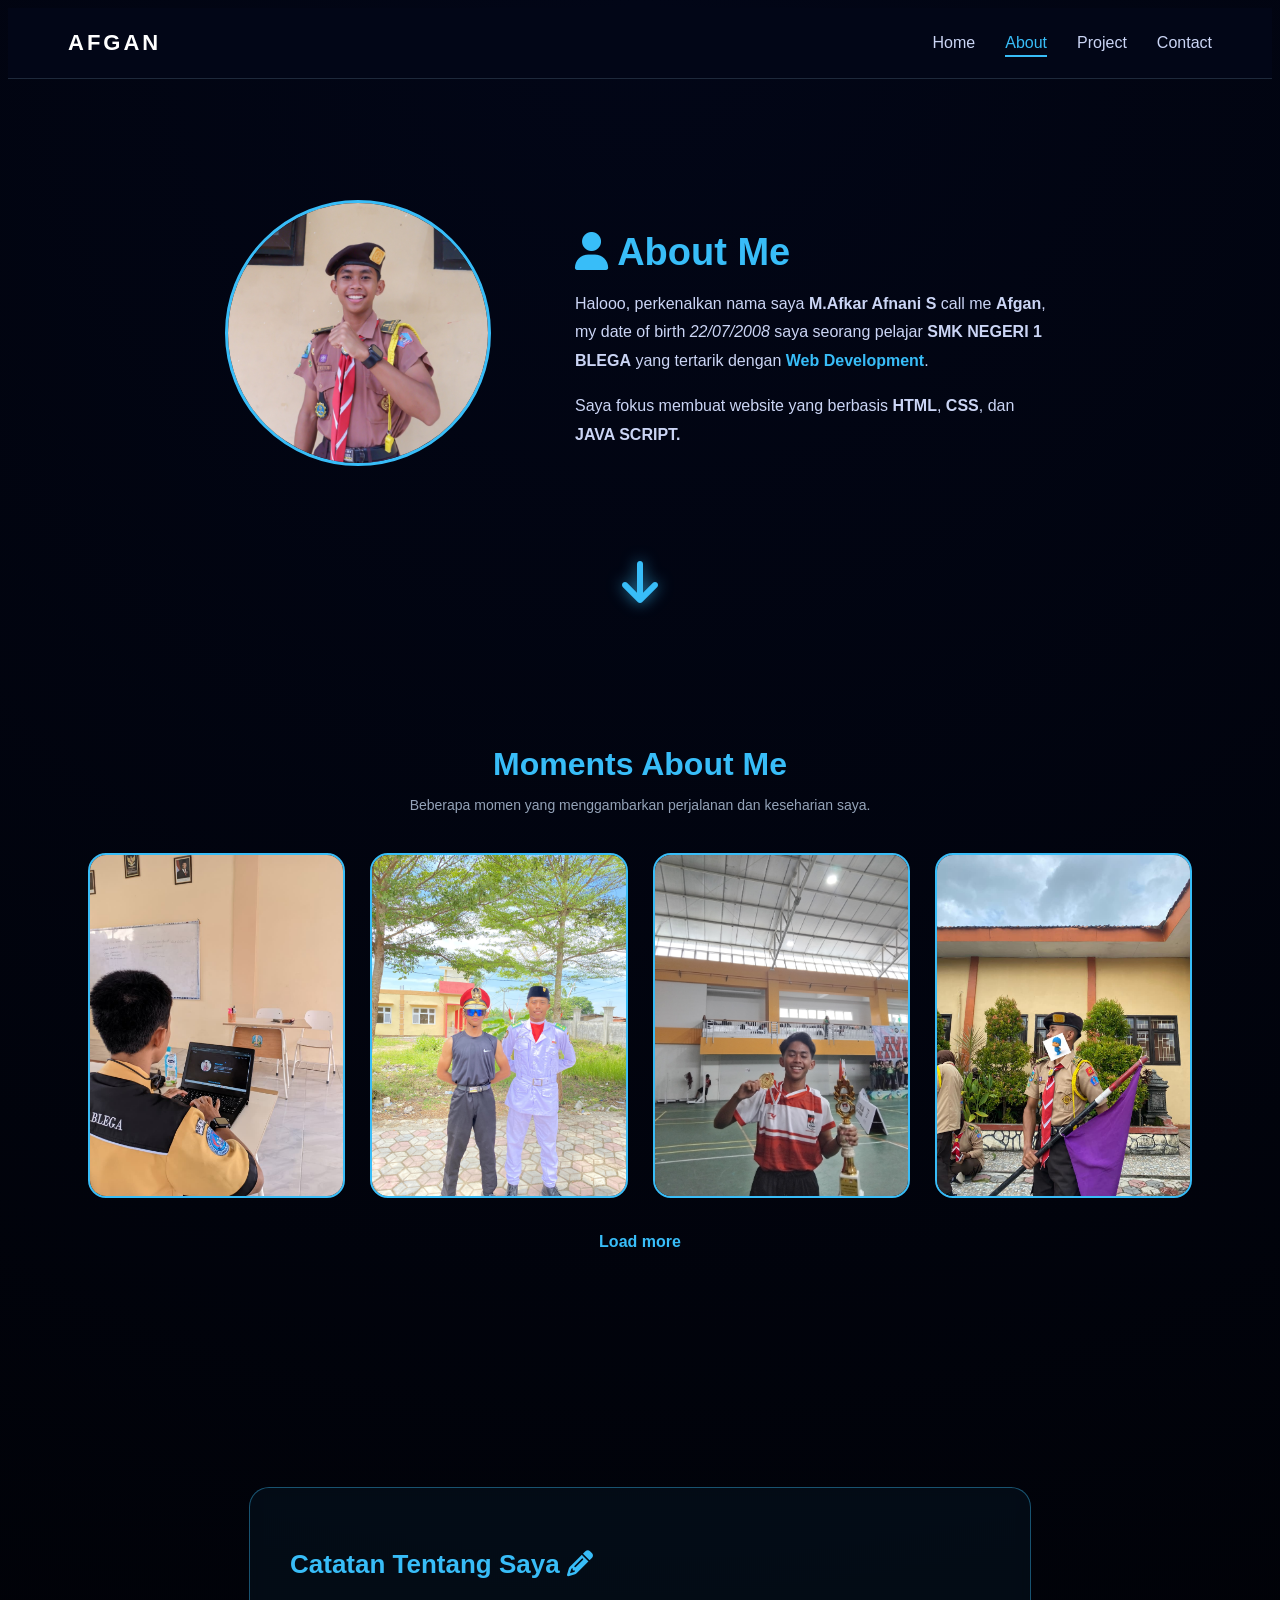
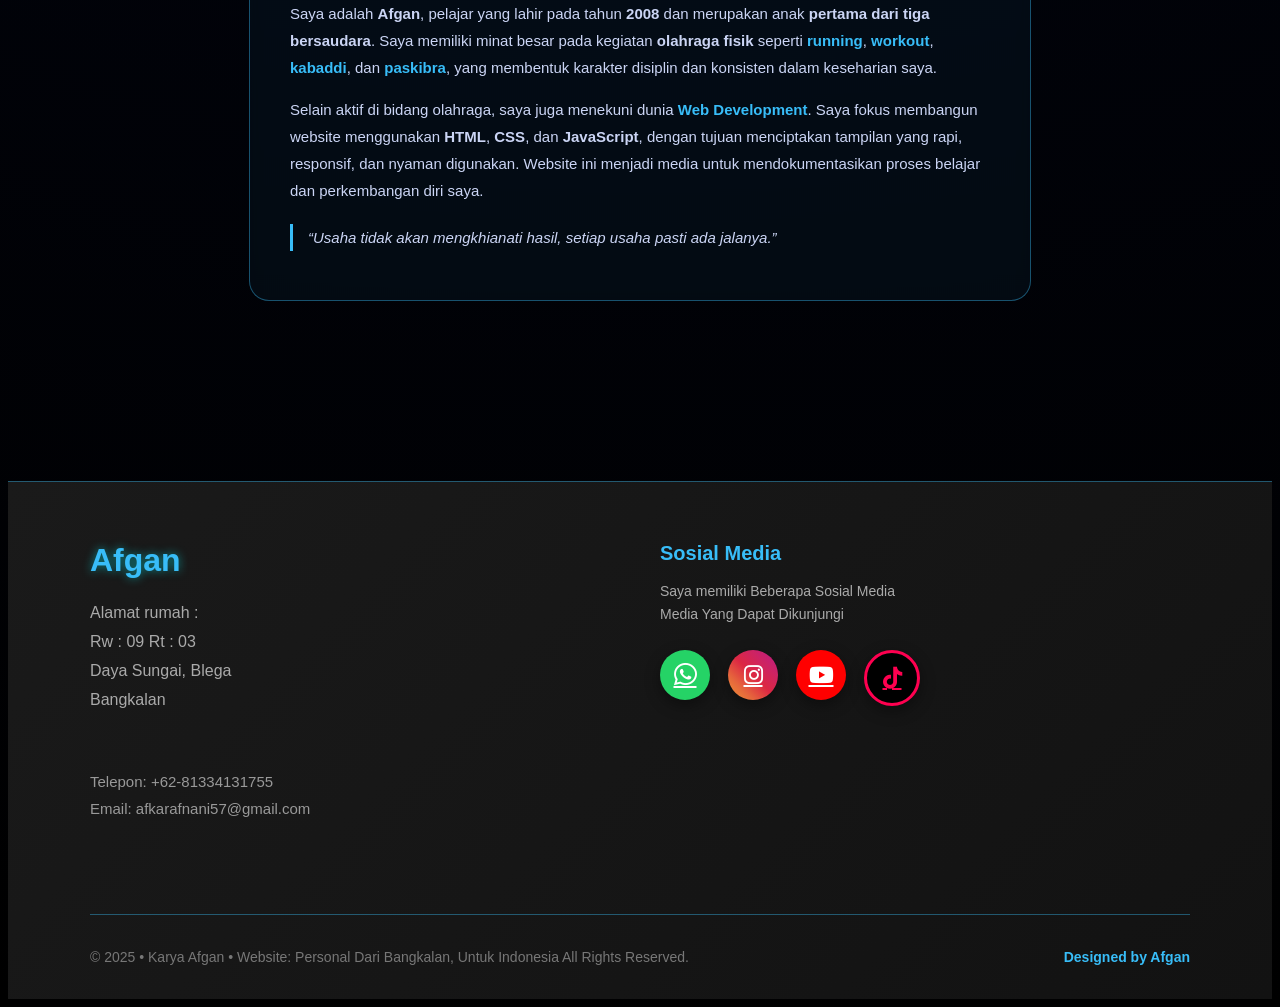
==== diri.html @ 6e1d30eb "first commit" ====
<!DOCTYPE html>
<html lang="id">

<head>
    <meta charset="UTF-8">
    <title>About | Afgan</title>
    <link rel="stylesheet" href="diri.css">
    <link rel="stylesheet" href="https://cdnjs.cloudflare.com/ajax/libs/font-awesome/6.5.1/css/all.min.css">
    <link rel='website icon' type='png' href='logo.png'>

</head>

<!-- ID ini penting untuk SCOPING -->

<body id="about-page">

    <!-- ================= NAVBAR ================= -->
    <nav class="navbar">
        <div class="logo">AFGAN</div>
        <ul class="nav-links">
            <li><a href="index.html">Home</a></li>
            <li><a href="diri.html" class="active">About</a></li>
            <li><a href="projek.html">Project</a></li>
            <li><a href="kontak.html">Contact</a></li>
        </ul>
    </nav>
    <!-- ========================================== -->


    <!-- ================= ABOUT SECTION ================= -->
    <section class="about">

        <!-- CONTAINER FOTO -->
        <div class="photo-wave">

            <!-- RING GELOMBANG -->
            <span class="wave"></span>
            <span class="wave"></span>
            <span class="wave"></span>

            <!-- FOTO PROFIL (TETAP DIAM) -->
            <img src="img/gan2.jpeg" alt="Foto Afgan">

        </div>

        <!-- TEKS DESKRIPSI -->
        <div class="about-text">
            <h2> <i class="fa-solid fa-user"></i> About Me</h2>
            <p>
                Halooo, perkenalkan nama saya <b>M.Afkar Afnani S</b> call me <b>Afgan</b>, my date of birth
                <i>22/07/2008</i> saya seorang pelajar <b>SMK NEGERI 1 BLEGA</b> yang
                tertarik dengan <span>Web Development</span>.
            </p>
            <p>
                Saya fokus membuat website yang berbasis
                <b>HTML</b>, <b>CSS</b>, dan <b>JAVA SCRIPT.</b>
            </p>
        </div>

    </section>
    <!-- ==================== PANAH ============================ -->
    <section class="arrow-section">
        <i class="fa-solid fa-arrow-down arrow-icon"></i>
    </section>


    <!-- ================= PHOTO GALLERY ================= -->
    <section class="about-gallery">

        <h3>Moments About Me</h3>
        <p class="gallery-desc">
            Beberapa momen yang menggambarkan perjalanan dan keseharian saya.
        </p>

        <div class="gallery-grid">

            <!-- FOTO 1 -->
            <div class="gallery-item">
                <img src="img/g.jpeg" alt="Afgan coding">
                <div class="gallery-caption">
                    <h4>Web Development</h4>
                    <span>20 January 2026</span>
                </div>
            </div>

            <!-- FOTO 2 -->
            <div class="gallery-item">
                <img src="img/2.jpg" alt="Afgan belajar">
                <div class="gallery-caption">
                    <h4>Gerjal Se-Bangkalan 2025</h4>
                    <span>25 Maret 2024</span>
                </div>
            </div>

            <!-- FOTO 3 -->
            <div class="gallery-item">
                <img src="img/juara1.jpeg" alt="Afgan santai">
                <div class="gallery-caption">
                    <h4>Atlet Cabor Kabaddi Juara 1 Se-jatim</h4>
                    <span>22 Desember 2024</span>
                </div>
            </div>

            <!-- FOTO 4 -->
            <div class="gallery-item">
                <img src="img/31.jpeg" alt="Afgan sekolah">
                <div class="gallery-caption">
                    <h4>Dewan Ambalan praskasaga.</h4>
                    <span>10 juli 2024</span>
                </div>
            </div>

        </div>
        <p class="load-more" onclick="toggleGallery()">
            Load more
        </p>
        <!-- GAMBAR TAMBAHAN (AWALNYA DISIMPAN) -->
        <div class="gallery-grid hidden" id="moreGallery">

            <div class="gallery-item">
                <img src="img/22.jpeg" alt="Foto 5">
                <div class="gallery-caption">
                    <h4>Mountain Mt.Lorokan</h4>
                    <span>22 Desember 2025</span>
                </div>
            </div>

            <div class="gallery-item">
                <img src="img/4.jpeg" alt="Foto 6">
                <div class="gallery-caption">
                    <h4>Atlet Cabor Kabaddi championship 3 Piala bupati Mojokerto</h4>
                    <span>17 January 2025</span>
                </div>
            </div>

            <div class="gallery-item">
                <img src="img/5.jpeg" alt="Foto 7">
                <div class="gallery-caption">
                    <h4>Solo Running</h4>
                    <span>14 July 2025</span>
                </div>
            </div>

            <div class="gallery-item">
                <img src="img/3.jpeg" alt="Foto 8">
                <div class="gallery-caption">
                    <h4>Mountain Mt.Pundhak</h4>
                    <span>22 Desember 2025</span>
                </div>
            </div>

        </div>
    </section>

    <!-- ================= PERSONAL NOTE ================= -->
    <section class="personal-note">
        <div class="note-card">
            <h3>Catatan Tentang Saya <i class="fa-solid fa-pencil"></i></h3>
            <p>
                Saya adalah <b>Afgan</b>, pelajar yang lahir pada tahun <b>2008</b>
                dan merupakan anak <b>pertama dari tiga bersaudara</b>.
                Saya memiliki minat besar pada kegiatan <b>olahraga fisik</b>
                seperti <span>running</span>, <span>workout</span>,
                <span>kabaddi</span>, dan <span>paskibra</span>,
                yang membentuk karakter disiplin dan konsisten dalam keseharian saya.
            </p>

            <p>
                Selain aktif di bidang olahraga, saya juga menekuni dunia
                <span>Web Development</span>.
                Saya fokus membangun website menggunakan
                <b>HTML</b>, <b>CSS</b>, dan <b>JavaScript</b>,
                dengan tujuan menciptakan tampilan yang rapi,
                responsif, dan nyaman digunakan.
                Website ini menjadi media untuk mendokumentasikan
                proses belajar dan perkembangan diri saya.
            </p>

            <p class="note-quote">
                “Usaha tidak akan mengkhianati hasil, setiap usaha pasti ada jalanya.”
            </p>

        </div>
    </section>


    <script>
        function toggleGallery() {
            const moreGallery = document.getElementById("moreGallery");
            const text = document.querySelector(".load-more");

            if (moreGallery.style.display === "grid") {
                moreGallery.style.display = "none";
                text.innerHTML = "Load More";
            } else {
                moreGallery.style.display = "grid";
                text.innerHTML = "Hide";
            }
        }
    </script>


    <!-- ================================================ -->
    <!-- ======================= FOOTER ======================= -->
    <footer class="footer">
        <div class="footer-container">
            <!-- Kolom Kiri - Nama Sekolah & Kontak -->
            <div class="footer-left">
                <h2 class="footer-logo">Afgan</h2>
                <p class="school-name">
                    Alamat rumah :<br>
                    Rw : 09 Rt : 03<br>
                    Daya Sungai, Blega<br>
                    Bangkalan
                </p><br>
                <p class="contact-info">
                    Telepon: +62-81334131755<br>
                    Email: afkarafnani57@gmail.com<br>
                    <br>
                </p>
            </div>

            <!-- Kolom Kanan - Sosial Media -->
            <div class="footer-right">
                <h3 class="sosmed-title">Sosial Media</h3>
                <p class="sosmed-desc">
                    Saya memiliki Beberapa Sosial Media<br>
                    Media Yang Dapat Dikunjungi<br>
                </p>
                <div class="social-icons">
                    <a href="https://wa.me/6281334131755" class="social-icon whatsapp" target="_blank"
                        aria-label="WhatsApp">
                        <i class="fab fa-whatsapp"></i>
                    </a>
                    <a href="https://www.instagram.com/rxl.gnn?igsh=MTBxb3RsdG9saGd6dQ==" class="social-icon instagram"
                        aria-label="Instagram">
                        <i class="fab fa-instagram"></i>
                    </a>
                    <a href="https://youtube.com/@afkarafnani2069?si=Upj0US6ZXBzy0d7Q" class="social-icon youtube"
                        aria-label="YouTube">
                        <i class="fab fa-youtube"></i>
                    </a>
                    <a href="https://www.tiktok.com/@mafkarafnanis?_r=1&_t=ZS-91ZfGafj3Bq" class="social-icon tiktok"
                        aria-label="TikTok">
                        <i class="fab fa-tiktok"></i>
                    </a>
                </div>
            </div>
        </div>

        <!-- Copyright Bar -->
        <div class="footer-bottom">
            <p>© 2025 • Karya Afgan • Website: Personal
                Dari Bangkalan, Untuk Indonesia
                All Rights Reserved.</p>
            <p>Designed by Afgan </p>
        </div>
    </footer>

    <!-- ================================================ -->

</body>

</html>
---- diri.css ----
/* ==========================================
   CSS KHUSUS ABOUT PAGE
   Semua di-scope ke #about-page
========================================== */

#about-page {
    background: radial-gradient(circle at top, #020617, #000);
    color: white;
    font-family: 'Segoe UI', sans-serif;
    min-height: 100vh;
}

/* ================= NAVBAR ================= */
#about-page .navbar {
    display: flex;
    justify-content: space-between;
    align-items: center;
    padding: 10px 60px;
    border-bottom: 1px solid #1e293b;
    position: sticky;
    top: 0;
    z-index: 1000; /* biar gak ketiban konten lain */
    background: #020617; /* wajib, biar gak transparan */
}

#about-page .logo {
    font-size: 22px;
    font-weight: bold;
    letter-spacing: 3px;
}

#about-page .nav-links {
    list-style: none;
    display: flex;
    gap: 30px;
}

#about-page .nav-links a {
    text-decoration: none;
    color: #cbd5f5;
    position: relative;
}

/* GARIS BAWAH HOVER */
#about-page .nav-links a::after {
    content: "";
    position: absolute;
    width: 0;
    height: 2px;
    background: #38bdf8;
    left: 0;
    bottom: -6px;
    transition: 0.3s;
}

#about-page .nav-links a:hover::after,
#about-page .nav-links a.active::after {
    width: 100%;
}

/* LINK AKTIF */
#about-page .nav-links a.active {
    color: #38bdf8;
}

/* ================= ABOUT SECTION ================= */
.about {
    display: flex;                 /* layout kiri-kanan */
    align-items: center;
    justify-content: center;
    gap: 90px;
    padding: 120px 80px;
}

/* CONTAINER FOTO */
.photo-wave {
    position: relative;
    width: 260px;
    height: 260px;
    border-radius: 50%;
    cursor: pointer;
}

/* FOTO PROFIL */
.photo-wave img {
    width: 100%;
    height: 100%;
    object-fit: cover;
    border-radius: 50%;
    z-index: 2;
    position: relative;
    border: 3px solid #38bdf8;
}

/* RING GELOMBANG */
.wave {
    position: absolute;
    inset: 0;
    border-radius: 50%;
    border: 5px solid rgba(56, 189, 248, 0.6);
    opacity: 0;
    transform: scale(1);
}

/* AKTIF SAAT HOVER */
.photo-wave:hover .wave {
    animation: ripple 2.5s ease-out infinite;
}

/* VARIASI WAKTU */
.photo-wave .wave:nth-child(1) {
    animation-delay: 0s;
}

.photo-wave .wave:nth-child(2) {
    animation-delay: 0.8s;
}

.photo-wave .wave:nth-child(3) {
    animation-delay: 1.6s;
}

/* TEKS */
.about-text {
    max-width: 480px;
}

.about-text h2 {
    font-size: 38px;
    color: #38bdf8;
    margin-bottom: 16px;
}

.about-text p {
    color: #cbd5f5;
    line-height: 1.8;
    margin-bottom: 12px;
}

.about-text span {
    color: #38bdf8;
    font-weight: bold;
}
/* ================================================ */


/* ================= ANIMASI ================= */
@keyframes ripple {
    0% {
        transform: scale(1);
        opacity: 0.7;
    }
    100% {
        transform: scale(1.6); /* mengembang */
        opacity: 0;
    }
}
/* ===================== PANAH ======================= */
.arrow-section {
    height: 0vh;              /* tinggi 1 layar penuh */
    display: flex;
    justify-content: center;    /* tengah horizontal */
    align-items: center;        /* tengah vertikal */
}

.arrow-icon {
    font-size: 48px;            /* ukuran icon */
    color: #38bdf8;             /* warna biru */
    animation: arrowFloat 1.6s ease-in-out infinite;
    text-shadow: 0 0 15px rgba(56,189,248,0.7);
}

/* animasi naik turun */
@keyframes arrowFloat {
    0% { transform: translateY(0); opacity: .6; }
    50% { transform: translateY(12px); opacity: 1; }
    100% { transform: translateY(0); opacity: .6; }
}

/* ================= PHOTO GALLERY ================= */
.about-gallery {
    padding: 3.5cm 80px 120px;
    text-align: center;
}

.about-gallery h3 {
    font-size: 32px;
    color: #38bdf8;
    margin-bottom: 10px;
}

.gallery-desc {
    color: #94a3b8;
    font-size: 14px;
    margin-bottom: 40px;
}

/* GRID FOTO */
.gallery-grid {
    display: grid;
    grid-template-columns: repeat(auto-fit, minmax(220px, 1fr));
    gap: 25px;
}

/* ITEM FOTO */
.gallery-item {
    position: relative;
    overflow: hidden;
    border-radius: 18px;
    cursor: pointer;
    border: 2px solid #38bdf8;
}

/* GAMBAR */
.gallery-item img {
    width: 100%;
    height: 100%;
    object-fit: cover;
    transition: transform 0.6s ease, filter 0.6s ease;
}

/* HOVER EFEK */
.gallery-item:hover img {
    transform: scale(1.12);
    filter: brightness(1.1);
}

/* CAPTION */
.gallery-caption {
    position: absolute;
    bottom: 0;
    left: 0;
    width: 100%;
    padding: 14px;

    background: linear-gradient(
        to top,
        rgba(0, 0, 0, 0.75),
        rgba(0, 0, 0, 0)
    );

    text-align: left;
    opacity: 0;
    transform: translateY(12px);
    transition: 0.4s ease;
}

.gallery-caption h4 {
    color: #ffffff;
    font-size: 14px;
    margin-bottom: 4px;
}

.gallery-caption span {
    color: #cbd5f5;
    font-size: 12px;
}

/* MUNCUL SAAT HOVER */
.gallery-item:hover .gallery-caption {
    opacity: 1;
    transform: translateY(0);
}
/* icon load more */
/* SEMBUNYIKAN GALERI TAMBAHAN */
.hidden {
    display: none;
}

/* TOMBOL LOAD MORE */
.load-more {
    margin-top: 35px;
    color: #38bdf8;
    cursor: pointer;
    font-weight: 600;
    transition: 0.3s;
}

.load-more:hover {
    color: #7dd3fc;
    text-decoration: underline;
}
/* ================= PERSONAL NOTE ================= */
.personal-note {
    padding: 100px 80px;
    display: flex;
    justify-content: center;
}

.note-card {
    max-width: 700px;
    padding: 35px 40px;
    border-radius: 20px;
    background: rgba(56, 189, 248, 0.05);
    border: 1.5px solid rgba(56, 189, 248, 0.4);
    backdrop-filter: blur(6px);
}

.note-card h3 {
    color: #38bdf8;
    font-size: 26px;
    margin-bottom: 20px;
}

.note-card p {
    color: #cbd5f5;
    font-size: 15px;
    line-height: 1.8;
    margin-bottom: 14px;
}

.note-card span {
    color: #38bdf8;
    font-weight: 600;
}

.note-quote {
    margin-top: 20px;
    font-style: italic;
    color: #94a3b8;
    border-left: 3px solid #38bdf8;
    padding-left: 15px;
}



/* ===================== KONTAK.HTML ================================= */
/* ================= KONTAK SECTION ================= */
.contact-section {
    padding: 120px 80px;
    text-align: center;
}

.contact-title {
    font-size: 36px;
    color: #38bdf8;
    margin-bottom: 12px;
}

.contact-desc {
    font-size: 15px;
    color: #94a3b8;
    max-width: 600px;
    margin: 0 auto 60px;
    line-height: 1.6;
}

/* WRAPPER */
.contact-wrapper {
    max-width: 1100px;
    margin: auto;
    display: grid;
    grid-template-columns: repeat(auto-fit, minmax(320px, 1fr));
    gap: 40px;
}

/* INFO KONTAK */
.contact-info-box {
    background: rgba(2, 6, 23, 0.8);
    border: 1px solid rgba(56, 189, 248, 0.3);
    border-radius: 18px;
    padding: 40px;
    text-align: left;
}

.contact-info-box h3 {
    color: #38bdf8;
    margin-bottom: 25px;
}

.contact-item {
    display: flex;
    align-items: center;
    gap: 14px;
    margin-bottom: 18px;
    color: #cbd5f5;
    font-size: 15px;
}

.contact-item i {
    color: #38bdf8;
    font-size: 18px;
}

.contact-note {
    margin-top: 25px;
    font-size: 14px;
    color: #94a3b8;
    line-height: 1.6;
}

/* FORM */
.contact-form {
    background: rgba(2, 6, 23, 0.8);
    border: 1px solid rgba(56, 189, 248, 0.3);
    border-radius: 18px;
    padding: 40px;
}

.contact-form h3 {
    color: #38bdf8;
    margin-bottom: 25px;
}

.contact-form input,
.contact-form textarea {
    width: 100%;
    padding: 14px 16px;
    margin-bottom: 18px;
    border-radius: 12px;
    border: 1px solid #1e293b;
    background: #020617;
    color: white;
    outline: none;
    transition: 0.3s;
}

.contact-form input:focus,
.contact-form textarea:focus {
    border-color: #38bdf8;
    box-shadow: 0 0 10px rgba(56, 189, 248, 0.4);
}

.contact-form textarea {
    resize: none;
    height: 120px;
}

.contact-form button {
    width: 100%;
    padding: 14px;
    border-radius: 14px;
    border: none;
    background: linear-gradient(135deg, #38bdf8, #0ea5e9);
    color: #020617;
    font-weight: bold;
    cursor: pointer;
    transition: 0.4s;
}

.contact-form button:hover {
    transform: translateY(-3px);
    box-shadow: 0 10px 25px rgba(56, 189, 248, 0.5);
}

/* RESPONSIF */
@media (max-width: 768px) {
    .contact-section {
        padding: 100px 30px;
    }
}
/* ============== PROJEK.HTML ==================== */
/* ================= PROJECT ================= */
.project-section {
    padding: 120px 80px;
    text-align: center;
}

.project-title {
    font-size: 36px;
    color: #38bdf8;
    margin-bottom: 12px;
}

.project-desc {
    max-width: 650px;
    margin: 0 auto 60px;
    font-size: 15px;
    color: #94a3b8;
    line-height: 1.6;
}

/* GRID */
.project-grid {
    max-width: 1100px;
    margin: auto;
    display: grid;
    grid-template-columns: repeat(auto-fit, minmax(260px, 1fr));
    gap: 30px;
}

/* CARD (SEKARANG A TAG) */
.project-card {
    background: rgba(2, 6, 23, 0.8);
    border: 1px solid rgba(56, 189, 248, 0.25);
    border-radius: 20px;
    padding: 40px 30px;
    transition: 0.4s ease;
    position: relative;
    overflow: hidden;
    text-decoration: none;
    cursor: pointer;
}

.project-card::before {
    content: "";
    position: absolute;
    inset: 0;
    background: radial-gradient(circle at top, rgba(56,189,248,0.25), transparent);
    opacity: 0;
    transition: 0.4s;
}

.project-card:hover::before {
    opacity: 1;
}

.project-card:hover {
    transform: translateY(-10px);
    box-shadow: 0 15px 30px rgba(0,0,0,0.6);
}

/* ICON */
.project-icon {
    width: 60px;
    height: 60px;
    border-radius: 50%;
    background: rgba(56, 189, 248, 0.15);
    display: flex;
    align-items: center;
    justify-content: center;
    margin: 0 auto 20px;
}

.project-icon i {
    font-size: 26px;
    color: #38bdf8;
}

/* TEXT */
.project-card h3 {
    font-size: 18px;
    margin-bottom: 12px;
    color: #e5e7eb;
}

.project-card p {
    font-size: 14px;
    color: #94a3b8;
    line-height: 1.6;
}

/* RESPONSIF */
@media (max-width: 768px) {
    .project-section {
        padding: 100px 30px;
    }
}

/* ======================= FOOTER ======================= */
.footer {
    background: linear-gradient(135deg, #1a1a1a 0%, #121212 100%);
    color: #ccc;
    padding: 60px 20px 20px;
    margin-top: 80px;
    border-top: 1px solid rgba(56, 189, 248, 0.4); /*garis atas*/
}

.footer-container {
    max-width: 1100px;
    margin: 0 auto;
    display: flex;
    flex-wrap: wrap;
    justify-content: space-between;
    gap: 40px;
}

.footer-left, .footer-right {
    flex: 1;
    min-width: 280px;
}

.footer-logo {
    font-size: 32px;
    font-weight: bold;
    color: #38bdf8;
    margin: 0 0 20px 0;
    text-shadow: 0 0 10px rgba(0, 255, 255, 0.5);
}

.school-name {
    font-size: 16px;
    line-height: 1.8;
    margin-bottom: 20px;
    color: #aaa;
}

.contact-info {
    font-size: 15px;
    line-height: 1.8;
    color: #999;
}

.sosmed-title {
    font-size: 20px;
    color: #38bdf8;
    margin: 0 0 15px 0;
    font-weight: bold;
}

.sosmed-desc {
    font-size: 14px;
    color: #aaa;
    margin-bottom: 25px;
    line-height: 1.6;
}

.social-icons {
    display: flex;
    gap: 18px;
}

.social-icon {
    width: 50px;
    height: 50px;
    border-radius: 50%;
    display: flex;
    align-items: center;
    justify-content: center;
    font-size: 22px;
    color: white;
    transition: all 0.4s ease;
    box-shadow: 0 5px 15px rgba(0,0,0,0.4);
}

.social-icon:hover {
    transform: translateY(-8px) scale(1.1);
    box-shadow: 0 15px 25px rgba(0,0,0,0.6);
}

/* WhatsApp Icon - Warna Hijau Khas */
.social-icon.whatsapp {
    background: #25D366;           /* Hijau WhatsApp resmi */
    color: white;
    font-size: 26px;               /* Sedikit lebih besar biar pas */
}

.social-icon.whatsapp:hover {
    transform: translateY(-8px) scale(1.15);
    
   background: #25D366;          /* Sedikit gelap saat hover */
}

.social-icon.facebook   { background: #1877f2; }
.social-icon.instagram  { background: linear-gradient(45deg, #f09433, #e6683c, #dc2743, #cc2366, #bc1888); }
.social-icon.youtube    { background: #ff0000; }
.social-icon.tiktok     { background: #000000; border: 3px solid #ff0050; color: #ff0050; }

/* Copyright Bar */
.footer-bottom {
    max-width: 1100px;
    margin: 50px auto 0;
    padding-top: 20px;
    border-top: 1px solid rgba(56, 189, 248, 0.4);
    display: flex;
    justify-content: space-between;
    flex-wrap: wrap;
    font-size: 14px;
    color: #777;
    gap: 15px;
}

.footer-bottom p:last-child {
    color: #38bdf8;
    font-weight: bold;
}

/* Responsif */
@media (max-width: 768px) {
    .footer-container {
        flex-direction: column;
        text-align: center;
    }
    .footer-bottom {
        flex-direction: column;
        text-align: center;
    }
    .social-icons {
        justify-content: center;
    }
}
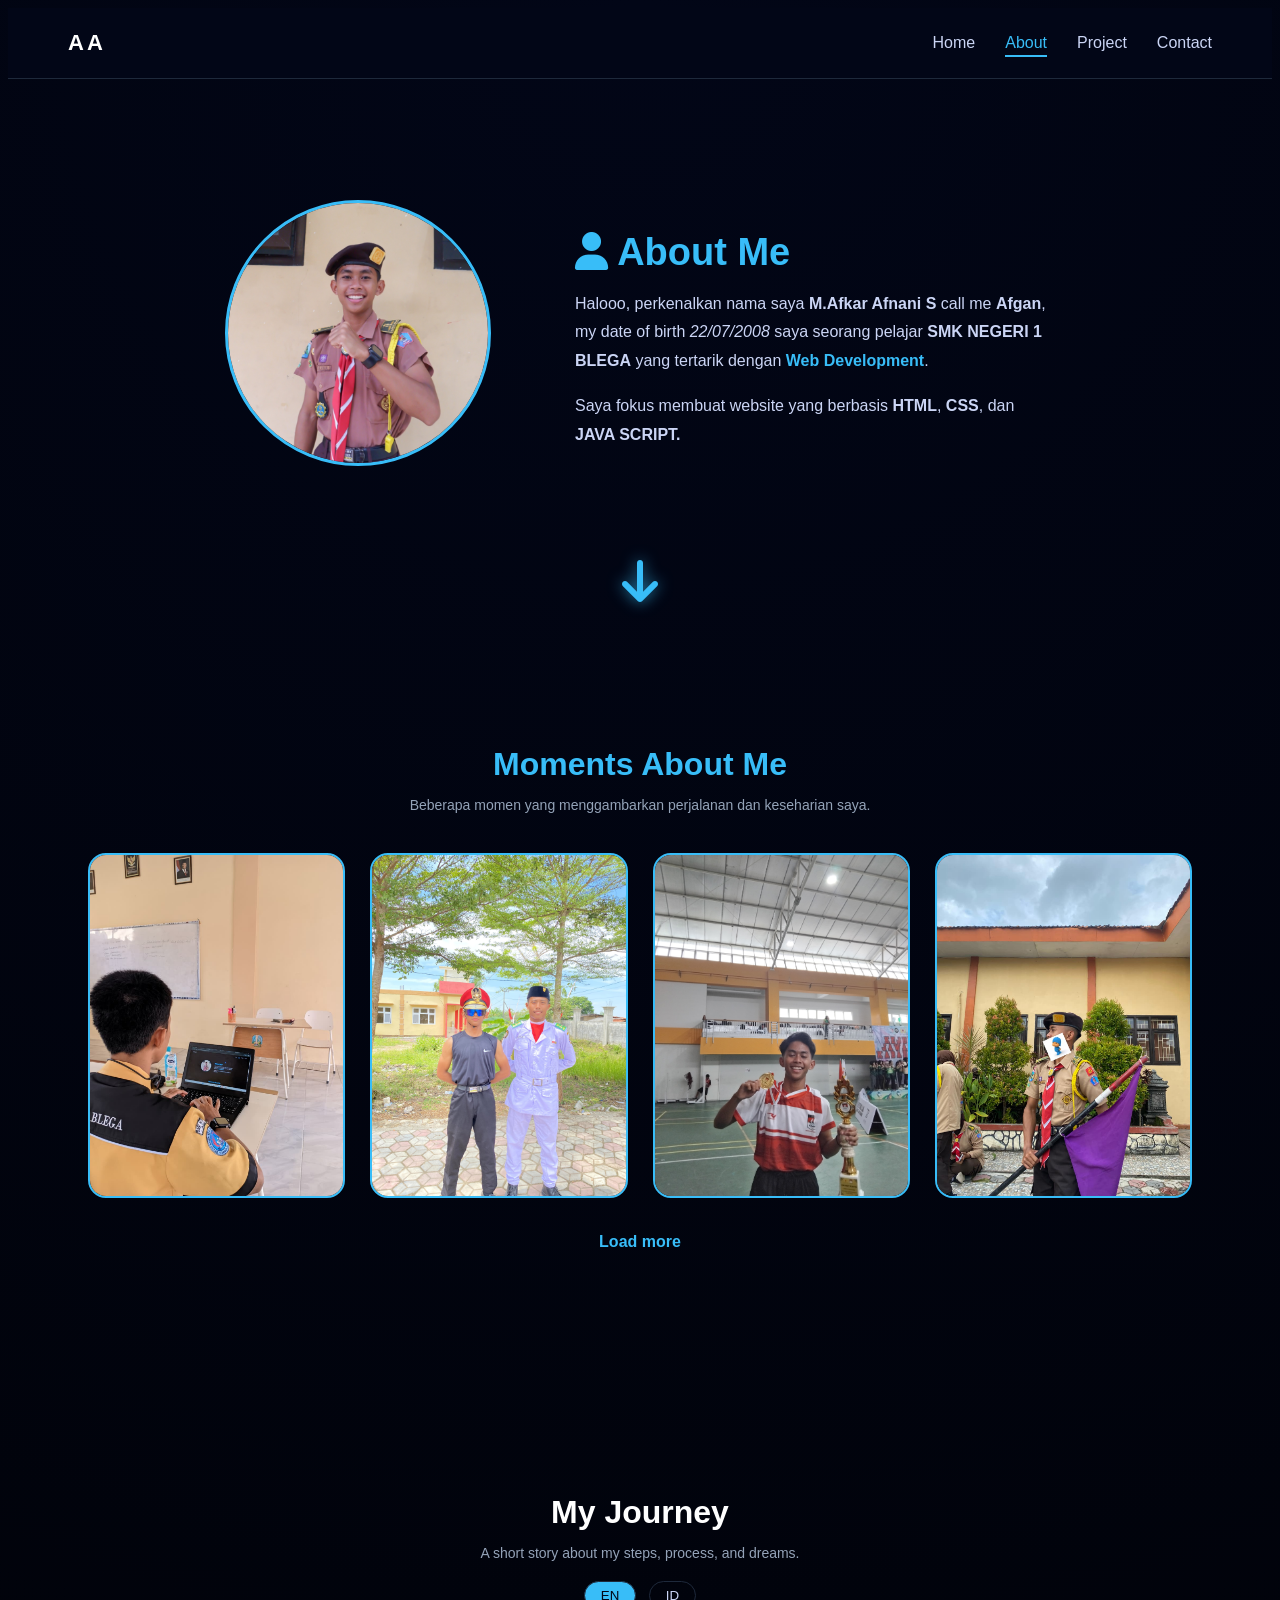
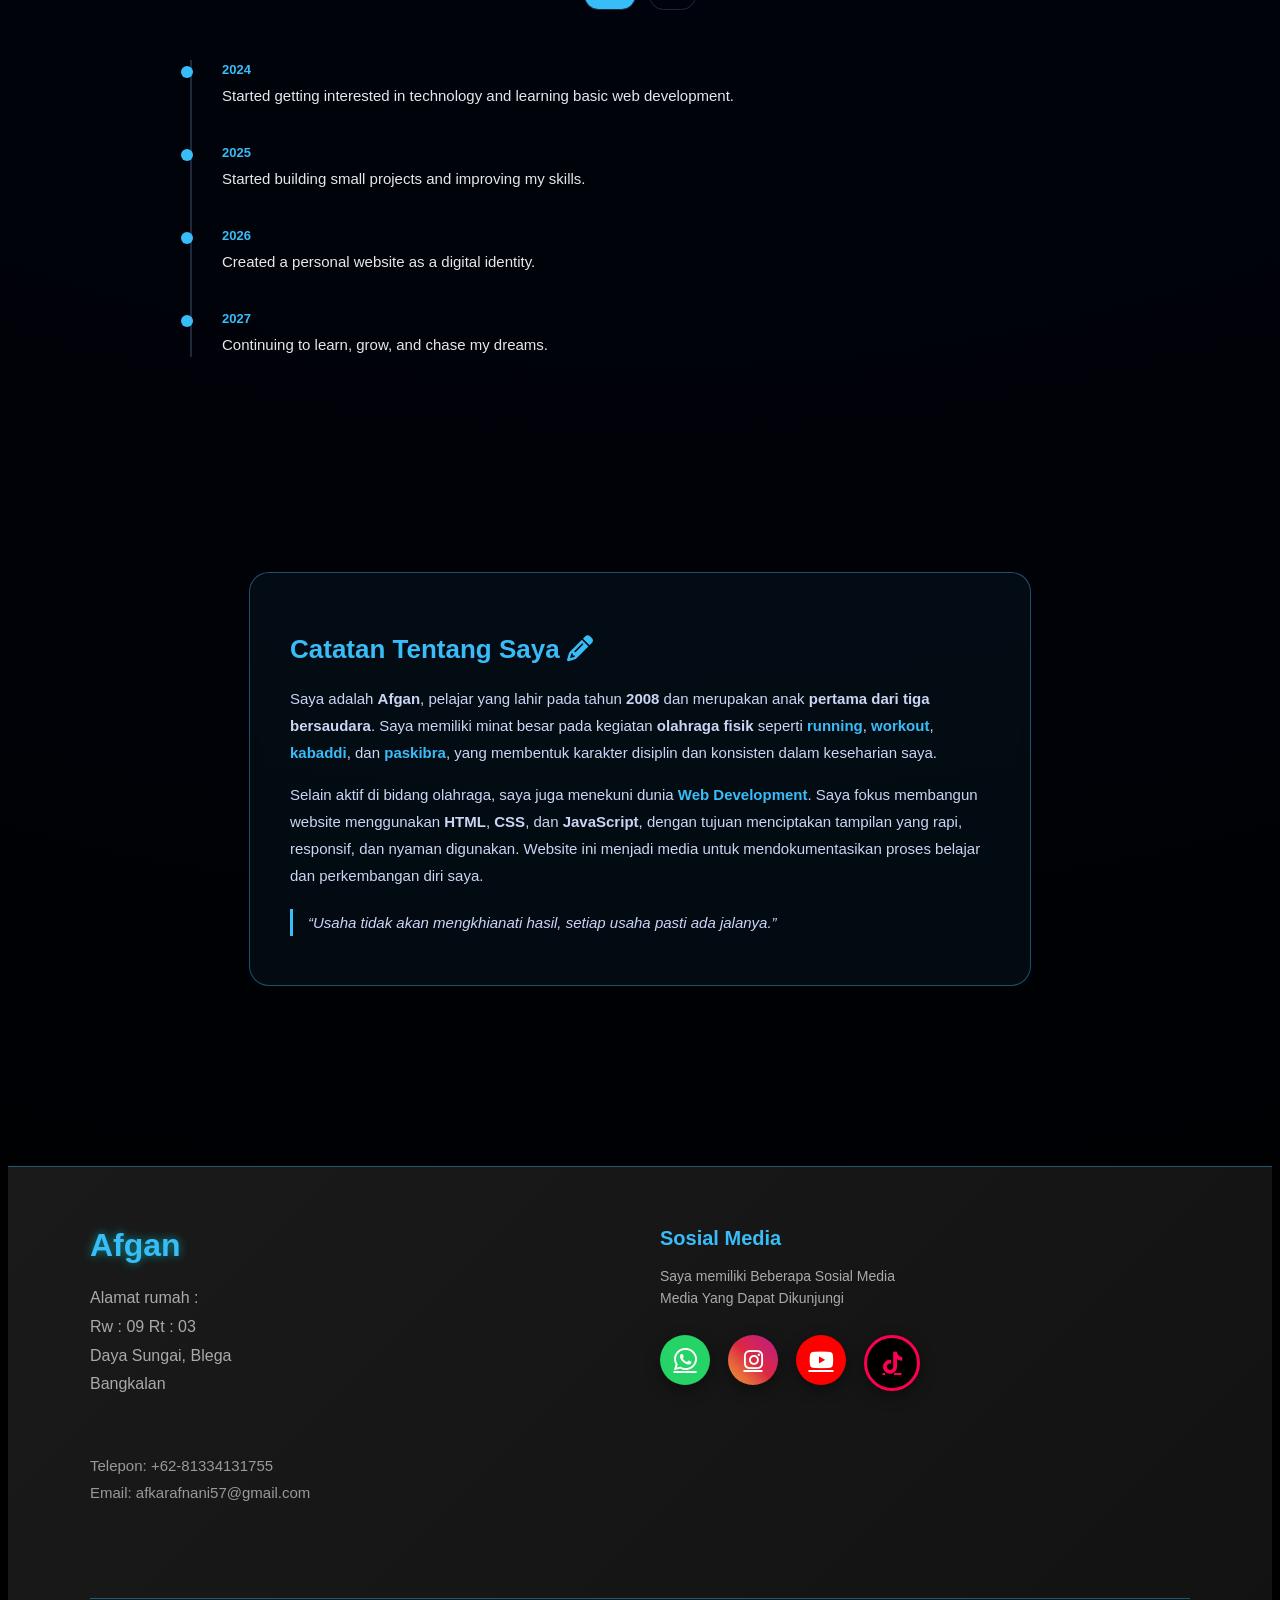
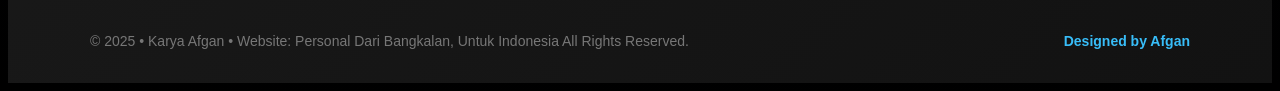
==== commit 9a5fd7a7: "baru-28" ====
--- a/diri.html
+++ b/diri.html
@@ -16,7 +16,7 @@
 
     <!-- ================= NAVBAR ================= -->
     <nav class="navbar">
-        <div class="logo">AFGAN</div>
+        <div class="logo">AA</div>
         <ul class="nav-links">
             <li><a href="index.html">Home</a></li>
             <li><a href="diri.html" class="active">About</a></li>
@@ -60,13 +60,13 @@
     </section>
     <!-- ==================== PANAH ============================ -->
     <section class="arrow-section">
-        <i class="fa-solid fa-arrow-down arrow-icon"></i>
-    </section>
-
+        <a href="#gallery" class="arrow-link">
+            <i class="fa-solid fa-arrow-down arrow-icon"></i>
+        </a>
+    </section>
 
     <!-- ================= PHOTO GALLERY ================= -->
-    <section class="about-gallery">
-
+    <section class="about-gallery" id="gallery">
         <h3>Moments About Me</h3>
         <p class="gallery-desc">
             Beberapa momen yang menggambarkan perjalanan dan keseharian saya.
@@ -116,7 +116,6 @@
         </p>
         <!-- GAMBAR TAMBAHAN (AWALNYA DISIMPAN) -->
         <div class="gallery-grid hidden" id="moreGallery">
-
             <div class="gallery-item">
                 <img src="img/22.jpeg" alt="Foto 5">
                 <div class="gallery-caption">
@@ -129,7 +128,7 @@
                 <img src="img/4.jpeg" alt="Foto 6">
                 <div class="gallery-caption">
                     <h4>Atlet Cabor Kabaddi championship 3 Piala bupati Mojokerto</h4>
-                    <span>17 January 2025</span>
+                    <span>22 Desember 2025</span>
                 </div>
             </div>
 
@@ -151,6 +150,81 @@
 
         </div>
     </section>
+
+    <section class="journey">
+        <div class="journey-header">
+            <h2 id="journey-title">Perjalanan Saya</h2>
+            <p id="journey-desc">
+                Cerita singkat tentang langkah, proses, dan mimpi yang saya jalani.
+            </p>
+
+            <div class="lang-switch">
+                <button onclick="setLang('en')" class="active" id="btn-en">EN</button>
+                <button onclick="setLang('id')" id="btn-id">ID</button>
+            </div>
+        </div>
+
+        <div class="timeline">
+            <div class="timeline-item">
+                <span class="year">2024</span>
+                <p class="text" data-id="Mulai tertarik dengan dunia teknologi dan belajar dasar web."
+                    data-en="Started getting interested in technology and learning basic web development.">
+                </p>
+            </div>
+
+            <div class="timeline-item">
+                <span class="year">2025</span>
+                <p class="text" data-id="Mulai membangun project sederhana dan memperdalam skill."
+                    data-en="Started building small projects and improving my skills.">
+                </p>
+            </div>
+
+            <div class="timeline-item">
+                <span class="year">2026</span>
+                <p class="text" data-id="Membuat website personal sebagai identitas digital."
+                    data-en="Created a personal website as a digital identity.">
+                </p>
+            </div>
+
+            <div class="timeline-item">
+                <span class="year">2027</span>
+                <p class="text" data-id="Terus belajar, berkembang, dan mengejar mimpi."
+                    data-en="Continuing to learn, grow, and chase my dreams.">
+                </p>
+            </div>
+        </div>
+    </section>
+
+    <script>
+        function setLang(lang) {
+            const texts = document.querySelectorAll(".text");
+            const title = document.getElementById("journey-title");
+            const desc = document.getElementById("journey-desc");
+
+            if (lang === "id") {
+                title.innerText = "Perjalanan Saya";
+                desc.innerText = "Cerita singkat tentang langkah, proses, dan mimpi yang saya jalani.";
+                texts.forEach(t => t.innerText = t.dataset.id);
+                btnActive("id");
+            } else {
+                title.innerText = "My Journey";
+                desc.innerText = "A short story about my steps, process, and dreams.";
+                texts.forEach(t => t.innerText = t.dataset.en);
+                btnActive("en");
+            }
+        }
+
+        function btnActive(lang) {
+            document.getElementById("btn-id").classList.remove("active");
+            document.getElementById("btn-en").classList.remove("active");
+            document.getElementById("btn-" + lang).classList.add("active");
+        }
+
+        /* INGGRIS TAMPIL PERTAMA */
+        window.onload = () => {
+            setLang("en");
+        };
+    </script>
 
     <!-- ================= PERSONAL NOTE ================= -->
     <section class="personal-note">
--- a/diri.css
+++ b/diri.css
@@ -1,8 +1,3 @@
-/* ==========================================
-   CSS KHUSUS ABOUT PAGE
-   Semua di-scope ke #about-page
-========================================== */
-
 #about-page {
     background: radial-gradient(circle at top, #020617, #000);
     color: white;
@@ -19,8 +14,10 @@
     border-bottom: 1px solid #1e293b;
     position: sticky;
     top: 0;
-    z-index: 1000; /* biar gak ketiban konten lain */
-    background: #020617; /* wajib, biar gak transparan */
+    z-index: 1000;
+    /* biar gak ketiban konten lain */
+    background: #020617;
+    /* wajib, biar gak transparan */
 }
 
 #about-page .logo {
@@ -65,7 +62,8 @@
 
 /* ================= ABOUT SECTION ================= */
 .about {
-    display: flex;                 /* layout kiri-kanan */
+    display: flex;
+    /* layout kiri-kanan */
     align-items: center;
     justify-content: center;
     gap: 90px;
@@ -141,6 +139,7 @@
     color: #38bdf8;
     font-weight: bold;
 }
+
 /* ================================================ */
 
 
@@ -150,31 +149,64 @@
         transform: scale(1);
         opacity: 0.7;
     }
+
     100% {
-        transform: scale(1.6); /* mengembang */
+        transform: scale(1.6);
+        /* mengembang */
         opacity: 0;
     }
 }
+
 /* ===================== PANAH ======================= */
 .arrow-section {
-    height: 0vh;              /* tinggi 1 layar penuh */
-    display: flex;
-    justify-content: center;    /* tengah horizontal */
-    align-items: center;        /* tengah vertikal */
+    height: 0vh;
+    /* tinggi 1 layar penuh */
+    display: flex;
+    justify-content: center;
+    /* tengah horizontal */
+    align-items: center;
+    /* tengah vertikal */
 }
 
 .arrow-icon {
-    font-size: 48px;            /* ukuran icon */
-    color: #38bdf8;             /* warna biru */
+    font-size: 48px;
+    /* ukuran icon */
+    color: #38bdf8;
+    /* warna biru */
     animation: arrowFloat 1.6s ease-in-out infinite;
-    text-shadow: 0 0 15px rgba(56,189,248,0.7);
-}
+    text-shadow: 0 0 15px rgba(56, 189, 248, 0.7);
+}
+
+.arrow-link {
+    display: inline-block;
+    color: #38bdf8;
+    font-size: 26px;
+    cursor: pointer;
+    transition: 0.3s;
+}
+
+.arrow-link:hover {
+    transform: translateY(6px);
+    color: #7dd3fc;
+}
+
 
 /* animasi naik turun */
 @keyframes arrowFloat {
-    0% { transform: translateY(0); opacity: .6; }
-    50% { transform: translateY(12px); opacity: 1; }
-    100% { transform: translateY(0); opacity: .6; }
+    0% {
+        transform: translateY(0);
+        opacity: .6;
+    }
+
+    50% {
+        transform: translateY(12px);
+        opacity: 1;
+    }
+
+    100% {
+        transform: translateY(0);
+        opacity: .6;
+    }
 }
 
 /* ================= PHOTO GALLERY ================= */
@@ -233,11 +265,9 @@
     width: 100%;
     padding: 14px;
 
-    background: linear-gradient(
-        to top,
-        rgba(0, 0, 0, 0.75),
-        rgba(0, 0, 0, 0)
-    );
+    background: linear-gradient(to top,
+            rgba(0, 0, 0, 0.75),
+            rgba(0, 0, 0, 0));
 
     text-align: left;
     opacity: 0;
@@ -261,6 +291,7 @@
     opacity: 1;
     transform: translateY(0);
 }
+
 /* icon load more */
 /* SEMBUNYIKAN GALERI TAMBAHAN */
 .hidden {
@@ -280,6 +311,86 @@
     color: #7dd3fc;
     text-decoration: underline;
 }
+
+/* ================= JOURNEY CERITA PROSES ================= */
+.journey {
+    padding: 80px 20px;
+    max-width: 900px;
+    margin: auto;
+}
+
+.journey-header {
+    text-align: center;
+    margin-bottom: 50px;
+}
+
+.journey-header h2 {
+    font-size: 32px;
+    margin-bottom: 10px;
+}
+
+.journey-header p {
+    font-size: 14px;
+    color: #94a3b8;
+}
+
+/* SWITCH BAHASA */
+.lang-switch {
+    margin-top: 20px;
+}
+
+.lang-switch button {
+    background: transparent;
+    border: 1px solid #1e293b;
+    color: #cbd5f5;
+    padding: 6px 16px;
+    cursor: pointer;
+    margin: 0 4px;
+    border-radius: 20px;
+    transition: 0.3s;
+}
+
+.lang-switch button.active,
+.lang-switch button:hover {
+    background: #38bdf8;
+    color: #020617;
+}
+
+/* TIMELINE */
+.timeline {
+    border-left: 2px solid #1e293b;
+    padding-left: 30px;
+}
+
+.timeline-item {
+    margin-bottom: 35px;
+    position: relative;
+}
+
+.timeline-item::before {
+    content: "";
+    position: absolute;
+    left: -41px;
+    top: 6px;
+    width: 12px;
+    height: 12px;
+    background: #38bdf8;
+    border-radius: 50%;
+}
+
+.year {
+    font-size: 13px;
+    color: #38bdf8;
+    font-weight: 600;
+}
+
+.timeline-item p {
+    margin-top: 6px;
+    font-size: 15px;
+    color: #e5e7eb;
+    line-height: 1.6;
+}
+
 /* ================= PERSONAL NOTE ================= */
 .personal-note {
     padding: 100px 80px;
@@ -449,6 +560,7 @@
         padding: 100px 30px;
     }
 }
+
 /* ============== PROJEK.HTML ==================== */
 /* ================= PROJECT ================= */
 .project-section {
@@ -496,7 +608,7 @@
     content: "";
     position: absolute;
     inset: 0;
-    background: radial-gradient(circle at top, rgba(56,189,248,0.25), transparent);
+    background: radial-gradient(circle at top, rgba(56, 189, 248, 0.25), transparent);
     opacity: 0;
     transition: 0.4s;
 }
@@ -507,7 +619,7 @@
 
 .project-card:hover {
     transform: translateY(-10px);
-    box-shadow: 0 15px 30px rgba(0,0,0,0.6);
+    box-shadow: 0 15px 30px rgba(0, 0, 0, 0.6);
 }
 
 /* ICON */
@@ -553,7 +665,8 @@
     color: #ccc;
     padding: 60px 20px 20px;
     margin-top: 80px;
-    border-top: 1px solid rgba(56, 189, 248, 0.4); /*garis atas*/
+    border-top: 1px solid rgba(56, 189, 248, 0.4);
+    /*garis atas*/
 }
 
 .footer-container {
@@ -565,7 +678,8 @@
     gap: 40px;
 }
 
-.footer-left, .footer-right {
+.footer-left,
+.footer-right {
     flex: 1;
     min-width: 280px;
 }
@@ -620,31 +734,47 @@
     font-size: 22px;
     color: white;
     transition: all 0.4s ease;
-    box-shadow: 0 5px 15px rgba(0,0,0,0.4);
+    box-shadow: 0 5px 15px rgba(0, 0, 0, 0.4);
 }
 
 .social-icon:hover {
     transform: translateY(-8px) scale(1.1);
-    box-shadow: 0 15px 25px rgba(0,0,0,0.6);
+    box-shadow: 0 15px 25px rgba(0, 0, 0, 0.6);
 }
 
 /* WhatsApp Icon - Warna Hijau Khas */
 .social-icon.whatsapp {
-    background: #25D366;           /* Hijau WhatsApp resmi */
+    background: #25D366;
+    /* Hijau WhatsApp resmi */
     color: white;
-    font-size: 26px;               /* Sedikit lebih besar biar pas */
+    font-size: 26px;
+    /* Sedikit lebih besar biar pas */
 }
 
 .social-icon.whatsapp:hover {
     transform: translateY(-8px) scale(1.15);
-    
-   background: #25D366;          /* Sedikit gelap saat hover */
-}
-
-.social-icon.facebook   { background: #1877f2; }
-.social-icon.instagram  { background: linear-gradient(45deg, #f09433, #e6683c, #dc2743, #cc2366, #bc1888); }
-.social-icon.youtube    { background: #ff0000; }
-.social-icon.tiktok     { background: #000000; border: 3px solid #ff0050; color: #ff0050; }
+
+    background: #25D366;
+    /* Sedikit gelap saat hover */
+}
+
+.social-icon.facebook {
+    background: #1877f2;
+}
+
+.social-icon.instagram {
+    background: linear-gradient(45deg, #f09433, #e6683c, #dc2743, #cc2366, #bc1888);
+}
+
+.social-icon.youtube {
+    background: #ff0000;
+}
+
+.social-icon.tiktok {
+    background: #000000;
+    border: 3px solid #ff0050;
+    color: #ff0050;
+}
 
 /* Copyright Bar */
 .footer-bottom {
@@ -671,10 +801,12 @@
         flex-direction: column;
         text-align: center;
     }
+
     .footer-bottom {
         flex-direction: column;
         text-align: center;
     }
+
     .social-icons {
         justify-content: center;
     }
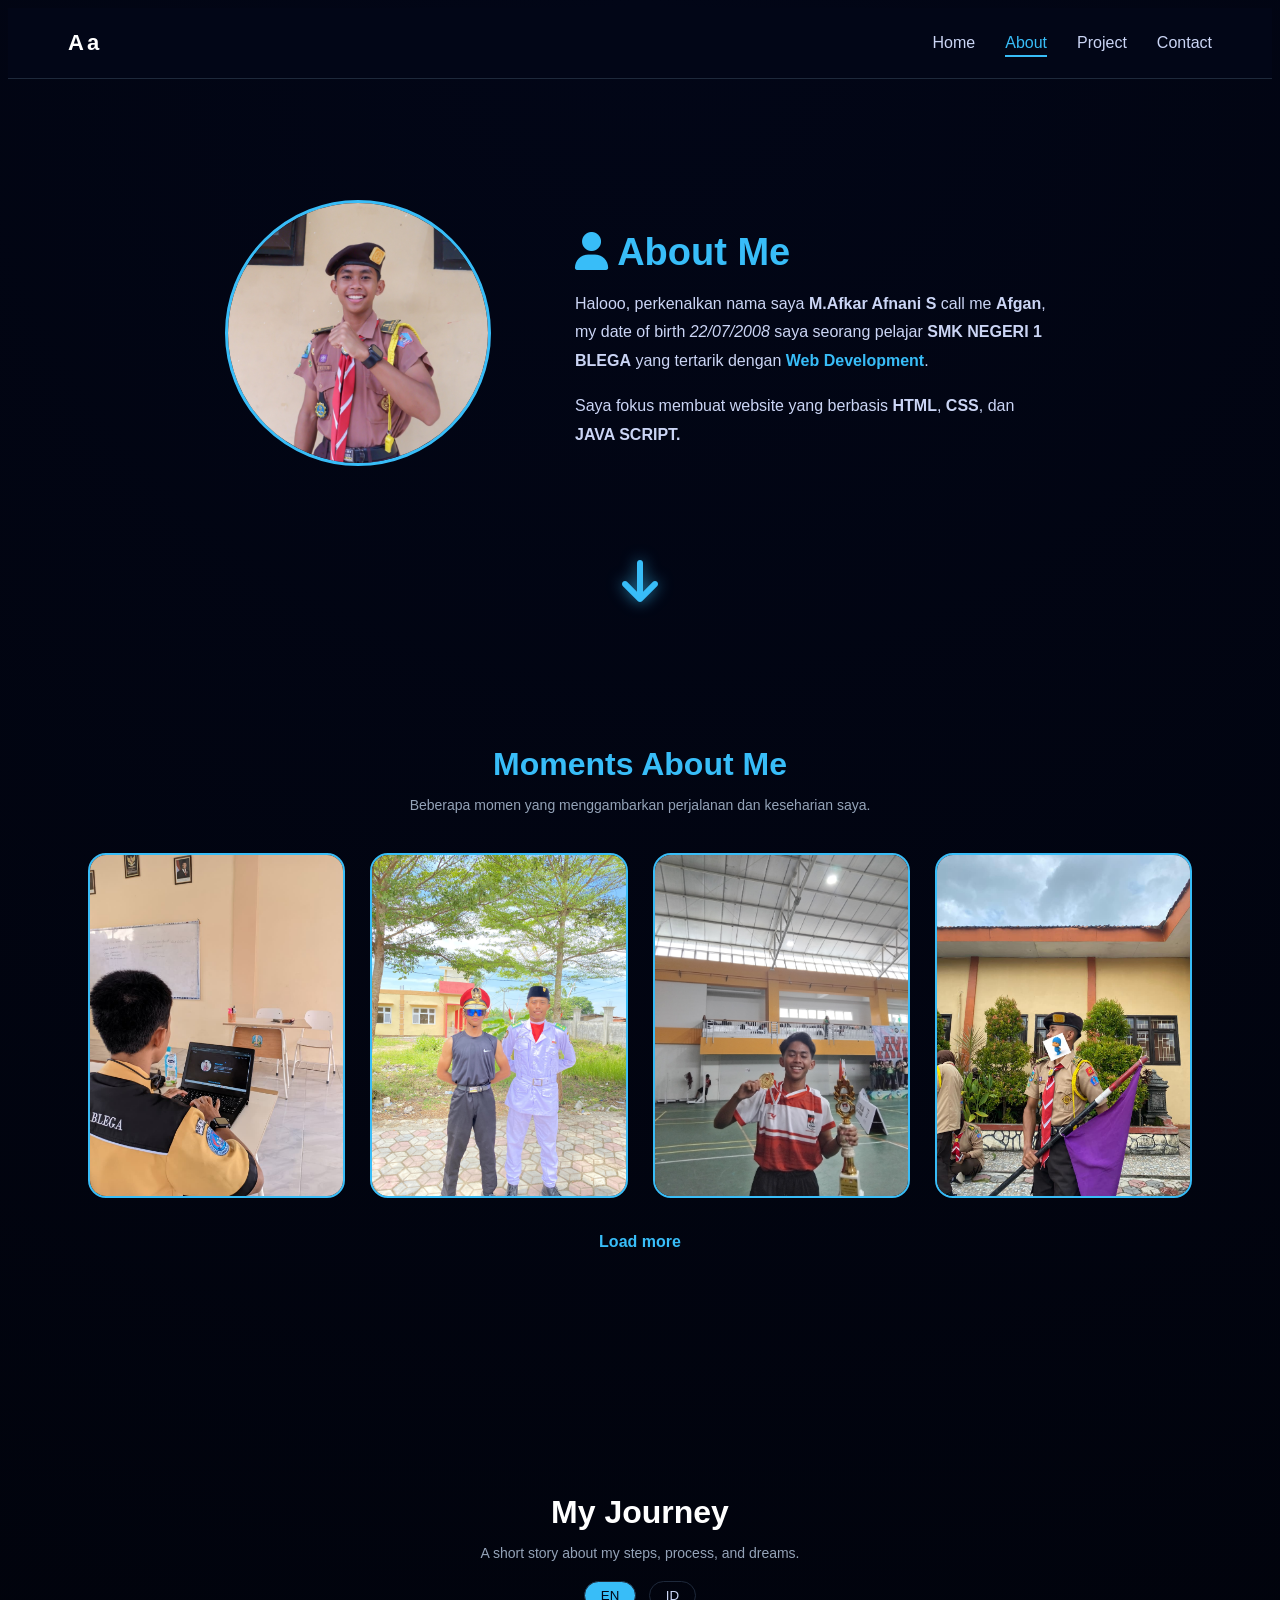
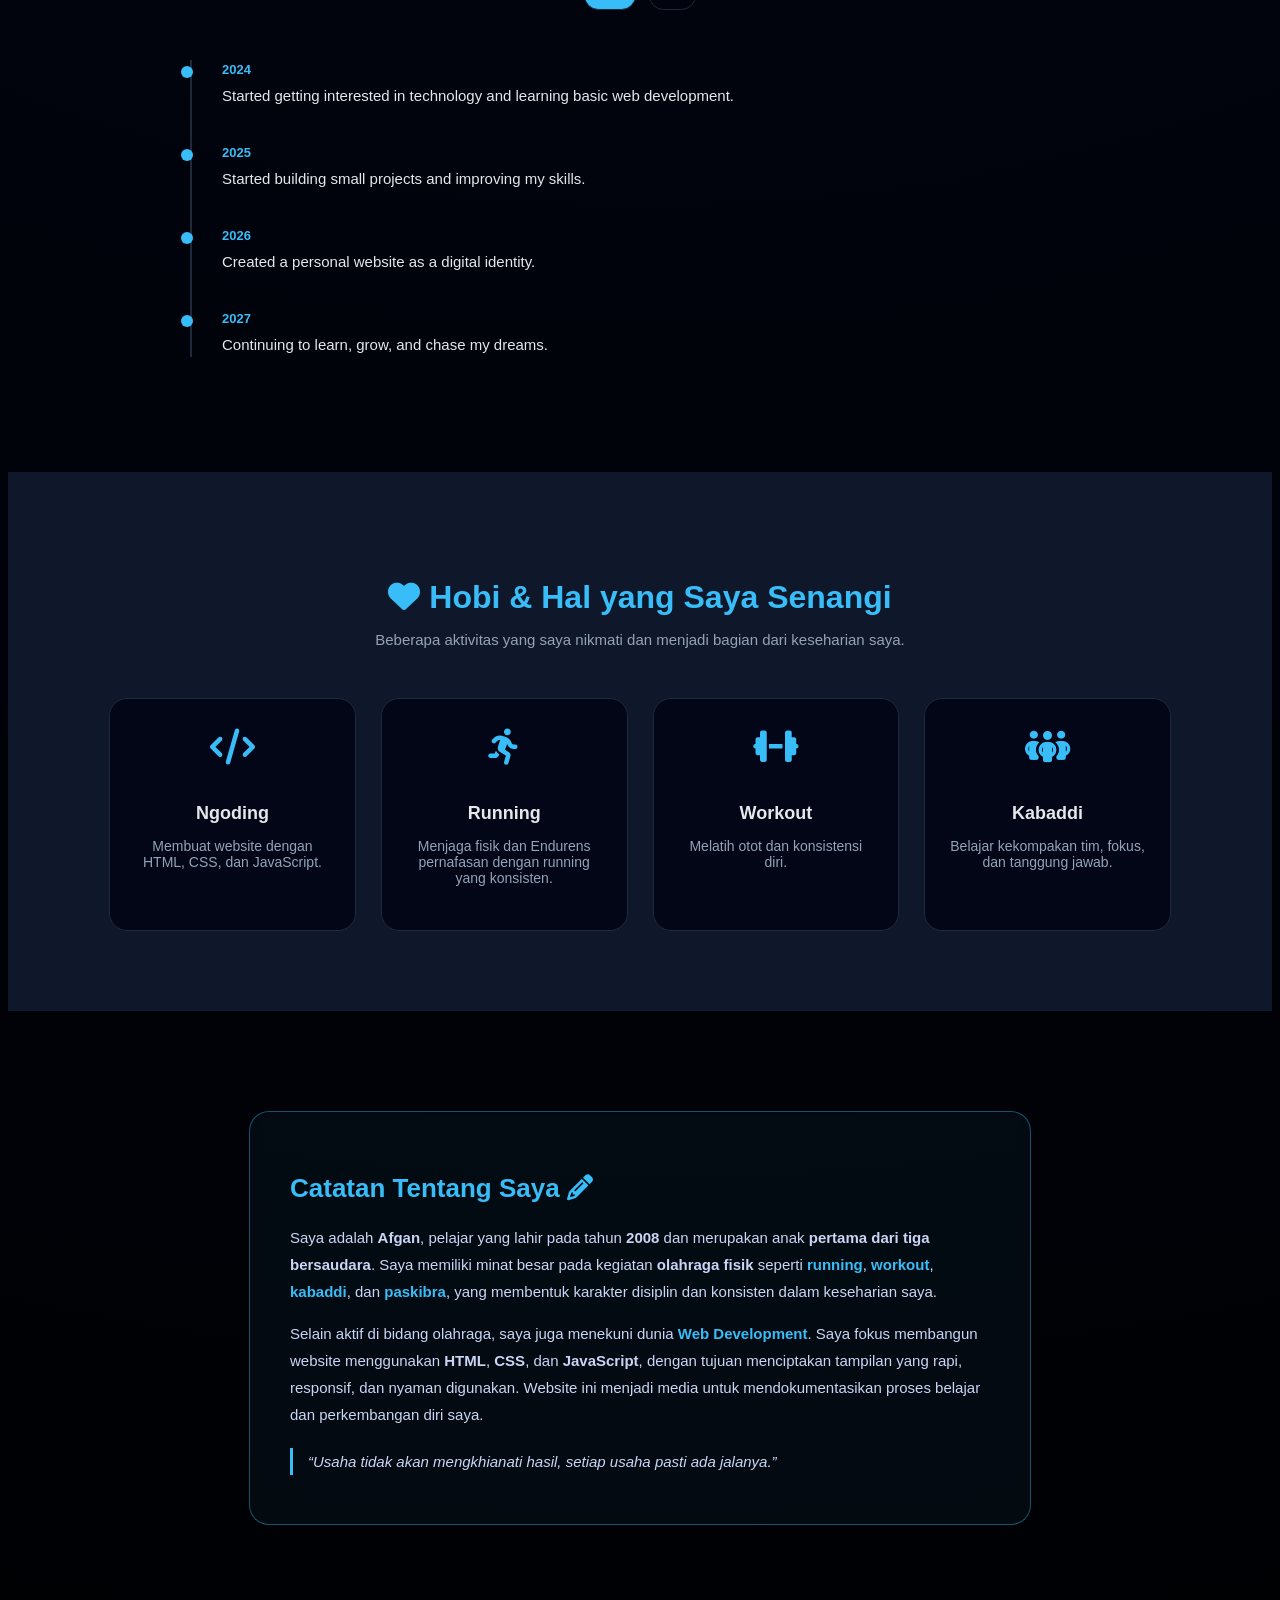
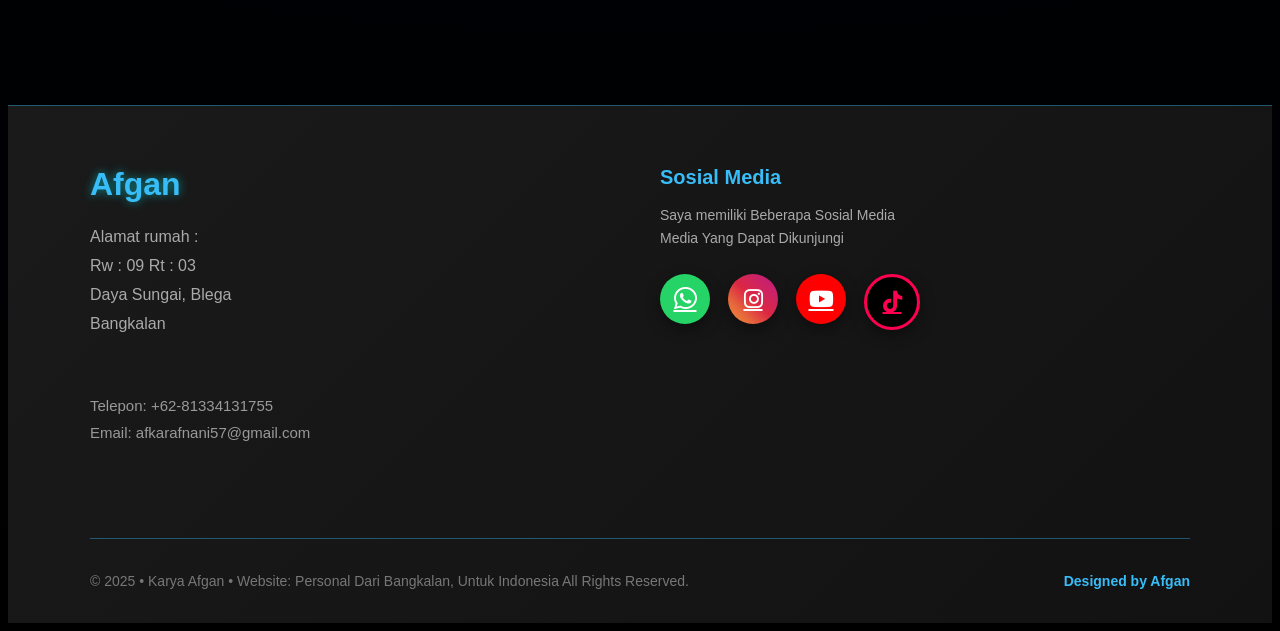
==== commit 9a466e41: "hoby" ====
--- a/diri.html
+++ b/diri.html
@@ -16,7 +16,7 @@
 
     <!-- ================= NAVBAR ================= -->
     <nav class="navbar">
-        <div class="logo">AA</div>
+        <div class="logo">Aa</div>
         <ul class="nav-links">
             <li><a href="index.html">Home</a></li>
             <li><a href="diri.html" class="active">About</a></li>
@@ -225,6 +225,62 @@
             setLang("en");
         };
     </script>
+
+    <!-- ================= HOBBY & INTEREST ================= -->
+    <section class="hobby-section">
+        <h2 class="hobby-title">
+            <i class="fa-solid fa-heart"></i> Hobi & Hal yang Saya Senangi
+        </h2>
+        <p class="hobby-desc">
+            Beberapa aktivitas yang saya nikmati dan menjadi bagian dari keseharian saya.
+        </p>
+
+        <div class="hobby-grid">
+
+            <div class="hobby-card">
+                <i class="fa-solid fa-code"></i>
+                <h4>Ngoding</h4>
+                <p>Membuat website dengan HTML, CSS, dan JavaScript.</p>
+            </div>
+
+            <div class="hobby-card">
+                <i class="fa-solid fa-person-running"></i>
+                <h4>Running</h4>
+                <p>Menjaga fisik dan Endurens pernafasan dengan running yang konsisten.</p>
+            </div>
+
+            <div class="hobby-card">
+                <i class="fa-solid fa-dumbbell"></i>
+                <h4>Workout</h4>
+                <p>Melatih otot dan konsistensi diri.</p>
+            </div>
+
+            <div class="hobby-card">
+                <i class="fa-solid fa-people-group"></i>
+                <h4>Kabaddi</h4>
+                <p>Belajar kekompakan tim, fokus, dan tanggung jawab.</p>
+            </div>
+
+        </div>
+    </section>
+
+    <script>
+        const hobbyCards = document.querySelectorAll(".hobby-card");
+
+        const revealHobby = () => {
+            hobbyCards.forEach(card => {
+                const cardTop = card.getBoundingClientRect().top;
+                const screenHeight = window.innerHeight;
+
+                if (cardTop < screenHeight - 80) {
+                    card.classList.add("show");
+                }
+            });
+        };
+
+        window.addEventListener("scroll", revealHobby);
+    </script>
+
 
     <!-- ================= PERSONAL NOTE ================= -->
     <section class="personal-note">
--- a/diri.css
+++ b/diri.css
@@ -390,6 +390,63 @@
     color: #e5e7eb;
     line-height: 1.6;
 }
+
+/* ================= HOBBY SECTION ================= */
+.hobby-section {
+    padding: 80px 8%;
+    background: #0f172a;
+    color: #e5e7eb;
+    text-align: center;
+}
+
+.hobby-title {
+    font-size: 32px;
+    margin-bottom: 10px;
+    color: #38bdf8;
+}
+
+.hobby-desc {
+    font-size: 15px;
+    color: #94a3b8;
+    margin-bottom: 50px;
+}
+
+.hobby-grid {
+    display: grid;
+    grid-template-columns: repeat(auto-fit, minmax(220px, 1fr));
+    gap: 25px;
+}
+
+.hobby-card {
+    background: #020617;
+    padding: 30px 25px;
+    border-radius: 18px;
+    transition: 0.4s ease;
+    border: 1px solid #1e293b;
+}
+
+.hobby-card i {
+    font-size: 36px;
+    color: #38bdf8;
+    margin-bottom: 15px;
+}
+
+.hobby-card h4 {
+    font-size: 18px;
+    margin-bottom: 8px;
+}
+
+.hobby-card p {
+    font-size: 14px;
+    color: #94a3b8;
+}
+
+.hobby-card:hover {
+    transform: translateY(-10px) scale(1.03);
+    box-shadow: 0 15px 40px rgba(56, 189, 248, 0.25);
+    border-color: #38bdf8;
+}
+
 
 /* ================= PERSONAL NOTE ================= */
 .personal-note {
